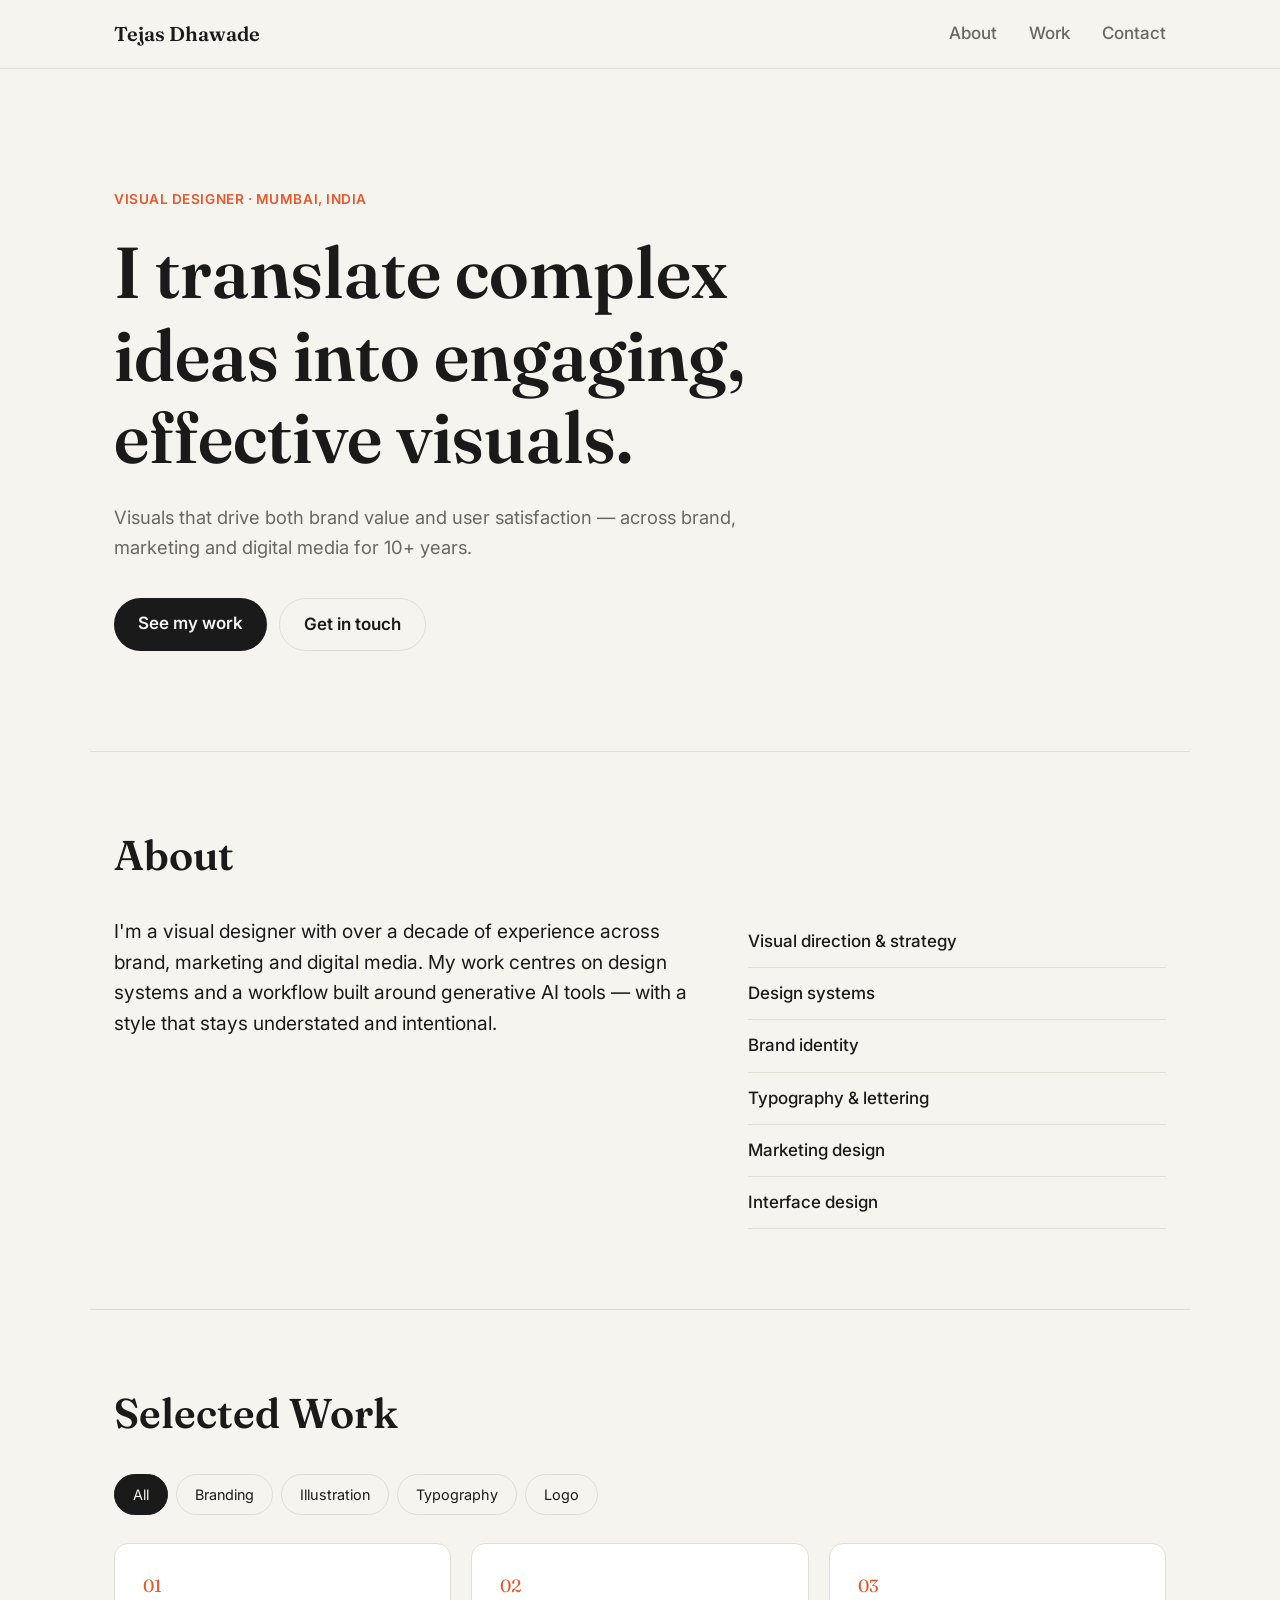
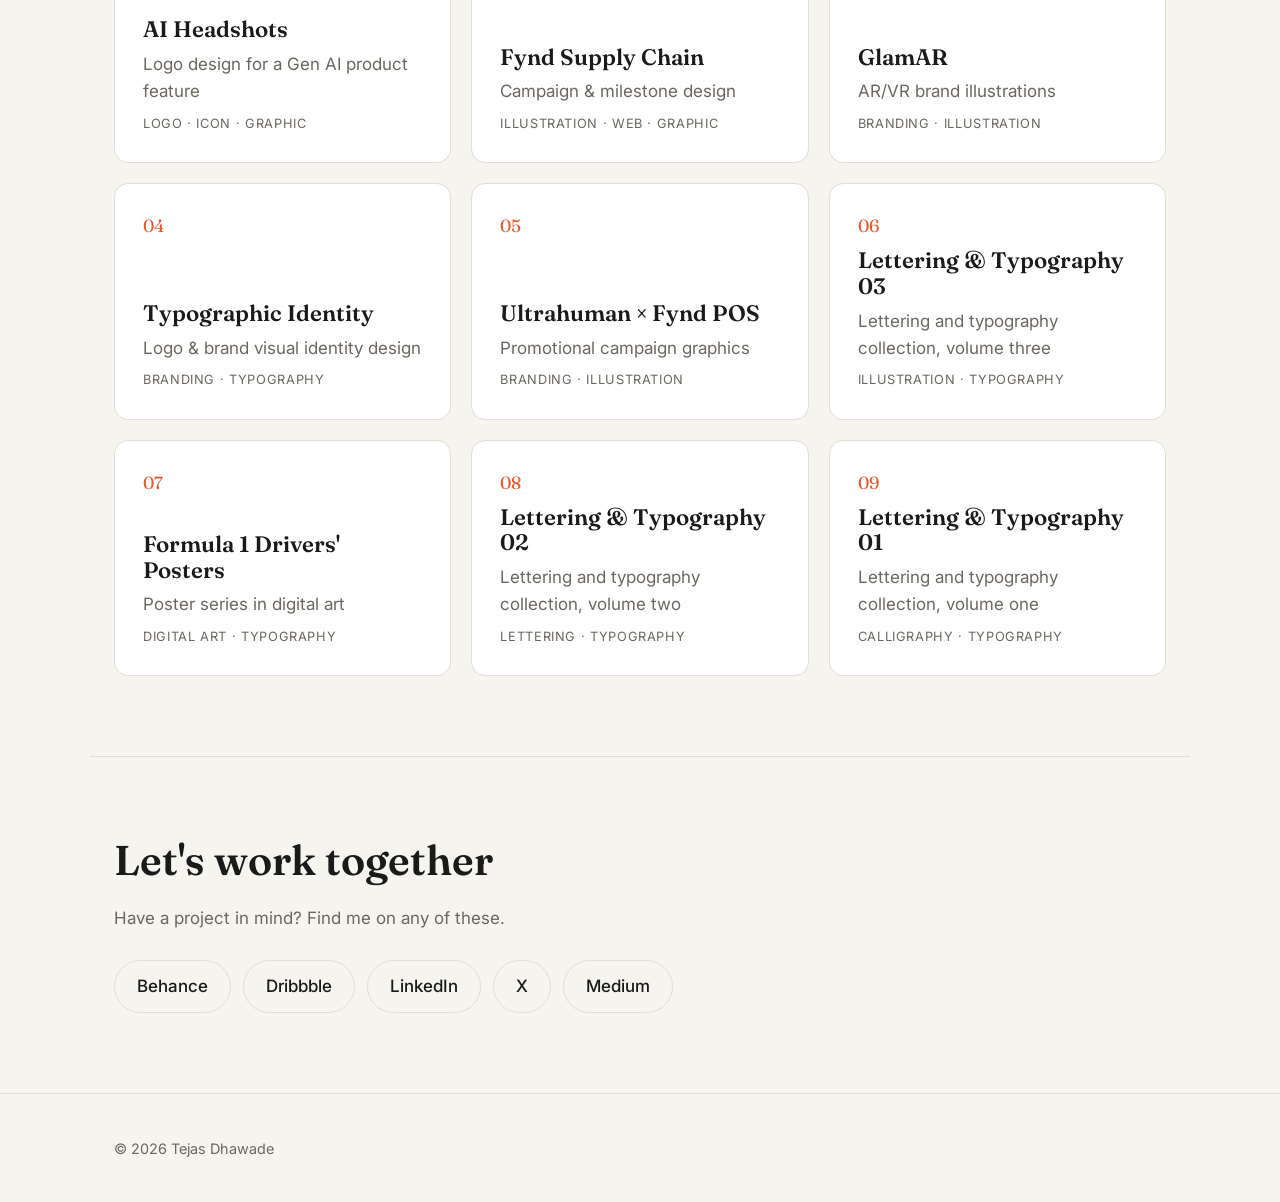
==== index.html @ 1d645d4a "add first version of the portfolio site" ====
<!DOCTYPE html>
<html lang="en">
<head>
  <meta charset="UTF-8">
  <meta name="viewport" content="width=device-width, initial-scale=1.0">
  <title>Tejas Dhawade — Visual Designer</title>
  <meta name="description" content="Tejas Dhawade is a visual designer in Mumbai with 10+ years across brand, marketing and digital media.">

  <!-- Fonts from Google Fonts -->
  <link rel="preconnect" href="https://fonts.googleapis.com">
  <link rel="preconnect" href="https://fonts.gstatic.com" crossorigin>
  <link href="https://fonts.googleapis.com/css2?family=Fraunces:opsz,wght@9..144,400;9..144,600&family=Inter:wght@400;500;600&display=swap" rel="stylesheet">

  <link rel="stylesheet" href="style.css">
</head>
<body>

  <!-- ========== HEADER / NAVIGATION ========== -->
  <header class="site-header">
    <div class="container header-inner">
      <a href="#top" class="logo">Tejas Dhawade</a>

      <button class="menu-toggle" aria-label="Open menu" aria-expanded="false">
        <span></span><span></span>
      </button>

      <nav class="nav" aria-label="Main">
        <a href="#about">About</a>
        <a href="#work">Work</a>
        <a href="#contact">Contact</a>
      </nav>
    </div>
  </header>

  <main id="top">

    <!-- ========== HERO ========== -->
    <section class="hero container">
      <p class="eyebrow">Visual Designer · Mumbai, India</p>
      <h1>I translate complex ideas into engaging, effective visuals.</h1>
      <p class="hero-sub">
        Visuals that drive both brand value and user satisfaction —
        across brand, marketing and digital media for 10+ years.
      </p>
      <div class="hero-actions">
        <a href="#work" class="btn btn-primary">See my work</a>
        <a href="#contact" class="btn btn-ghost">Get in touch</a>
      </div>
    </section>

    <!-- ========== ABOUT ========== -->
    <section id="about" class="section container">
      <h2 class="section-title">About</h2>
      <div class="about-grid">
        <p class="about-text">
          I'm a visual designer with over a decade of experience across brand,
          marketing and digital media. My work centres on design systems and a
          workflow built around generative AI tools — with a style that stays
          understated and intentional.
        </p>
        <ul class="skills">
          <li>Visual direction &amp; strategy</li>
          <li>Design systems</li>
          <li>Brand identity</li>
          <li>Typography &amp; lettering</li>
          <li>Marketing design</li>
          <li>Interface design</li>
        </ul>
      </div>
    </section>

    <!-- ========== WORK ========== -->
    <section id="work" class="section container">
      <h2 class="section-title">Selected Work</h2>

      <!-- Filter buttons: script.js shows/hides cards by their data-tags -->
      <div class="filters" role="group" aria-label="Filter projects">
        <button class="filter active" data-filter="all">All</button>
        <button class="filter" data-filter="branding">Branding</button>
        <button class="filter" data-filter="illustration">Illustration</button>
        <button class="filter" data-filter="typography">Typography</button>
        <button class="filter" data-filter="logo">Logo</button>
      </div>

      <div class="work-grid">
        <a class="card" data-tags="logo graphic" href="https://tejasdhawade.com/ai-headshots-logo-design-for-a-gen-ai-product-feature" target="_blank" rel="noopener">
          <span class="card-num">01</span>
          <h3>AI Headshots</h3>
          <p>Logo design for a Gen AI product feature</p>
          <span class="card-tags">Logo · Icon · Graphic</span>
        </a>

        <a class="card" data-tags="illustration graphic" href="https://tejasdhawade.com/fynd-supply-chain-campaign-milestone-design" target="_blank" rel="noopener">
          <span class="card-num">02</span>
          <h3>Fynd Supply Chain</h3>
          <p>Campaign &amp; milestone design</p>
          <span class="card-tags">Illustration · Web · Graphic</span>
        </a>

        <a class="card" data-tags="branding illustration" href="https://tejasdhawade.com/glamar-arvr-brand-illustrations" target="_blank" rel="noopener">
          <span class="card-num">03</span>
          <h3>GlamAR</h3>
          <p>AR/VR brand illustrations</p>
          <span class="card-tags">Branding · Illustration</span>
        </a>

        <a class="card" data-tags="branding typography logo" href="https://tejasdhawade.com/typographic-logo-brand-visual-identity-design" target="_blank" rel="noopener">
          <span class="card-num">04</span>
          <h3>Typographic Identity</h3>
          <p>Logo &amp; brand visual identity design</p>
          <span class="card-tags">Branding · Typography</span>
        </a>

        <a class="card" data-tags="branding illustration" href="https://tejasdhawade.com/ultrahuman-x-fynd-pos-promotional-campaign-graphics" target="_blank" rel="noopener">
          <span class="card-num">05</span>
          <h3>Ultrahuman × Fynd POS</h3>
          <p>Promotional campaign graphics</p>
          <span class="card-tags">Branding · Illustration</span>
        </a>

        <a class="card" data-tags="typography illustration" href="https://tejasdhawade.com/lettering-typography-collection-03" target="_blank" rel="noopener">
          <span class="card-num">06</span>
          <h3>Lettering &amp; Typography 03</h3>
          <p>Lettering and typography collection, volume three</p>
          <span class="card-tags">Illustration · Typography</span>
        </a>

        <a class="card" data-tags="typography" href="https://tejasdhawade.com/formula-1-drivers-posters" target="_blank" rel="noopener">
          <span class="card-num">07</span>
          <h3>Formula 1 Drivers' Posters</h3>
          <p>Poster series in digital art</p>
          <span class="card-tags">Digital Art · Typography</span>
        </a>

        <a class="card" data-tags="typography" href="https://tejasdhawade.com/lettering-typography-collection-02" target="_blank" rel="noopener">
          <span class="card-num">08</span>
          <h3>Lettering &amp; Typography 02</h3>
          <p>Lettering and typography collection, volume two</p>
          <span class="card-tags">Lettering · Typography</span>
        </a>

        <a class="card" data-tags="typography" href="https://tejasdhawade.com/lettering-typography-collection-01" target="_blank" rel="noopener">
          <span class="card-num">09</span>
          <h3>Lettering &amp; Typography 01</h3>
          <p>Lettering and typography collection, volume one</p>
          <span class="card-tags">Calligraphy · Typography</span>
        </a>
      </div>
    </section>

    <!-- ========== CONTACT ========== -->
    <section id="contact" class="section container contact">
      <h2 class="section-title">Let's work together</h2>
      <p class="contact-text">Have a project in mind? Find me on any of these.</p>
      <ul class="socials">
        <li><a href="https://www.behance.net/TejasDhawade" target="_blank" rel="noopener">Behance</a></li>
        <li><a href="https://dribbble.com/TejasDhawade" target="_blank" rel="noopener">Dribbble</a></li>
        <li><a href="https://www.linkedin.com/in/tejas-dhawade-09a824100/" target="_blank" rel="noopener">LinkedIn</a></li>
        <li><a href="https://x.com/tejasdhawade45" target="_blank" rel="noopener">X</a></li>
        <li><a href="https://medium.com/@Tejas45" target="_blank" rel="noopener">Medium</a></li>
      </ul>
    </section>

  </main>

  <!-- ========== FOOTER ========== -->
  <footer class="site-footer">
    <div class="container">
      <p>© <span id="year"></span> Tejas Dhawade</p>
    </div>
  </footer>

  <script src="script.js"></script>
</body>
</html>
---- style.css ----
/* =========================================================
   1. DESIGN TOKENS
   Change a colour or font here and it updates everywhere.
   ========================================================= */
:root {
  --bg: #f6f4ef;
  --surface: #ffffff;
  --text: #1a1a1a;
  --muted: #6b6760;
  --line: #e2ded5;
  --accent: #e8572a;

  --font-display: "Fraunces", Georgia, serif;
  --font-body: "Inter", system-ui, sans-serif;

  --radius: 14px;
  --max-width: 1100px;
}

/* Dark mode: follows the visitor's system setting */
@media (prefers-color-scheme: dark) {
  :root {
    --bg: #141413;
    --surface: #1e1d1b;
    --text: #f2efe8;
    --muted: #a19c92;
    --line: #2e2c29;
    --accent: #ff7a4d;
  }
}

/* =========================================================
   2. BASE STYLES
   ========================================================= */
*,
*::before,
*::after {
  box-sizing: border-box;
}

html {
  scroll-behavior: smooth;
}

body {
  margin: 0;
  background: var(--bg);
  color: var(--text);
  font-family: var(--font-body);
  font-size: 17px;
  line-height: 1.6;
}

a {
  color: inherit;
}

h1, h2, h3 {
  font-family: var(--font-display);
  font-weight: 600;
  line-height: 1.15;
  margin: 0;
}

.container {
  max-width: var(--max-width);
  margin: 0 auto;
  padding: 0 24px;
}

/* =========================================================
   3. HEADER
   ========================================================= */
.site-header {
  position: sticky;
  top: 0;
  z-index: 10;
  background: color-mix(in srgb, var(--bg) 85%, transparent);
  backdrop-filter: blur(10px);
  border-bottom: 1px solid var(--line);
}

.header-inner {
  display: flex;
  align-items: center;
  justify-content: space-between;
  height: 68px;
}

.logo {
  font-family: var(--font-display);
  font-size: 1.25rem;
  font-weight: 600;
  text-decoration: none;
}

.nav {
  display: flex;
  gap: 32px;
}

.nav a {
  text-decoration: none;
  color: var(--muted);
  font-weight: 500;
  transition: color 0.2s;
}

.nav a:hover {
  color: var(--text);
}

/* The hamburger button only shows on small screens */
.menu-toggle {
  display: none;
  background: none;
  border: 0;
  padding: 8px;
  cursor: pointer;
}

.menu-toggle span {
  display: block;
  width: 22px;
  height: 2px;
  margin: 5px 0;
  background: var(--text);
  transition: transform 0.25s;
}

/* =========================================================
   4. HERO
   ========================================================= */
.hero {
  padding-top: 120px;
  padding-bottom: 100px;
}

.eyebrow {
  color: var(--accent);
  font-weight: 600;
  letter-spacing: 0.04em;
  text-transform: uppercase;
  font-size: 0.85rem;
  margin: 0 0 20px;
}

.hero h1 {
  font-size: clamp(2.4rem, 6vw, 4.5rem);
  max-width: 16ch;
}

.hero-sub {
  color: var(--muted);
  font-size: 1.15rem;
  max-width: 52ch;
  margin: 24px 0 36px;
}

.hero-actions {
  display: flex;
  flex-wrap: wrap;
  gap: 12px;
}

.btn {
  display: inline-block;
  padding: 12px 24px;
  border-radius: 999px;
  font-weight: 600;
  text-decoration: none;
  transition: transform 0.2s, background 0.2s;
}

.btn:hover {
  transform: translateY(-2px);
}

.btn-primary {
  background: var(--text);
  color: var(--bg);
}

.btn-ghost {
  border: 1px solid var(--line);
}

/* =========================================================
   5. SECTIONS (About, Work, Contact)
   ========================================================= */
.section {
  padding-top: 80px;
  padding-bottom: 80px;
  border-top: 1px solid var(--line);
}

.section-title {
  font-size: clamp(1.8rem, 4vw, 2.6rem);
  margin-bottom: 36px;
}

/* About */
.about-grid {
  display: grid;
  grid-template-columns: 1.4fr 1fr;
  gap: 48px;
}

.about-text {
  font-size: 1.2rem;
  margin: 0;
}

.skills {
  list-style: none;
  margin: 0;
  padding: 0;
}

.skills li {
  padding: 12px 0;
  border-bottom: 1px solid var(--line);
  font-weight: 500;
}

/* Work filters */
.filters {
  display: flex;
  flex-wrap: wrap;
  gap: 8px;
  margin-bottom: 28px;
}

.filter {
  font: inherit;
  font-size: 0.9rem;
  padding: 8px 18px;
  border-radius: 999px;
  border: 1px solid var(--line);
  background: transparent;
  color: var(--text);
  cursor: pointer;
}

.filter.active {
  background: var(--text);
  color: var(--bg);
  border-color: var(--text);
}

/* Work cards */
.work-grid {
  display: grid;
  grid-template-columns: repeat(auto-fill, minmax(300px, 1fr));
  gap: 20px;
}

.card {
  display: flex;
  flex-direction: column;
  gap: 8px;
  min-height: 220px;
  padding: 28px;
  background: var(--surface);
  border: 1px solid var(--line);
  border-radius: var(--radius);
  text-decoration: none;
  transition: transform 0.25s, border-color 0.25s;
}

.card:hover {
  transform: translateY(-4px);
  border-color: var(--accent);
}

.card.hidden {
  display: none;
}

.card-num {
  font-family: var(--font-display);
  color: var(--accent);
  font-size: 1.1rem;
}

.card h3 {
  font-size: 1.4rem;
  margin-top: auto;
}

.card p {
  margin: 0;
  color: var(--muted);
}

.card-tags {
  font-size: 0.8rem;
  color: var(--muted);
  text-transform: uppercase;
  letter-spacing: 0.05em;
}

/* Contact */
.contact-text {
  color: var(--muted);
  margin: -16px 0 28px;
}

.socials {
  display: flex;
  flex-wrap: wrap;
  gap: 12px;
  list-style: none;
  margin: 0;
  padding: 0;
}

.socials a {
  display: inline-block;
  padding: 12px 22px;
  border: 1px solid var(--line);
  border-radius: 999px;
  text-decoration: none;
  font-weight: 500;
  transition: border-color 0.2s, color 0.2s;
}

.socials a:hover {
  border-color: var(--accent);
  color: var(--accent);
}

/* =========================================================
   6. FOOTER
   ========================================================= */
.site-footer {
  border-top: 1px solid var(--line);
  padding: 28px 0;
  color: var(--muted);
  font-size: 0.9rem;
}

/* =========================================================
   7. SCROLL-REVEAL ANIMATION (driven by script.js)
   ========================================================= */
.reveal {
  opacity: 0;
  transform: translateY(24px);
  transition: opacity 0.7s ease, transform 0.7s ease;
}

.reveal.visible {
  opacity: 1;
  transform: none;
}

/* =========================================================
   8. RESPONSIVE — phones and small tablets
   ========================================================= */
@media (max-width: 720px) {
  .menu-toggle {
    display: block;
  }

  .nav {
    position: absolute;
    top: 68px;
    left: 0;
    right: 0;
    flex-direction: column;
    gap: 0;
    background: var(--bg);
    border-bottom: 1px solid var(--line);
    display: none;
  }

  .nav.open {
    display: flex;
  }

  .nav a {
    padding: 16px 24px;
  }

  /* Turn the two lines into an "X" when the menu is open */
  .menu-toggle[aria-expanded="true"] span:first-child {
    transform: translateY(3.5px) rotate(45deg);
  }

  .menu-toggle[aria-expanded="true"] span:last-child {
    transform: translateY(-3.5px) rotate(-45deg);
  }

  .hero {
    padding-top: 72px;
    padding-bottom: 64px;
  }

  .about-grid {
    grid-template-columns: 1fr;
    gap: 24px;
  }

  .work-grid {
    grid-template-columns: 1fr;
  }
}
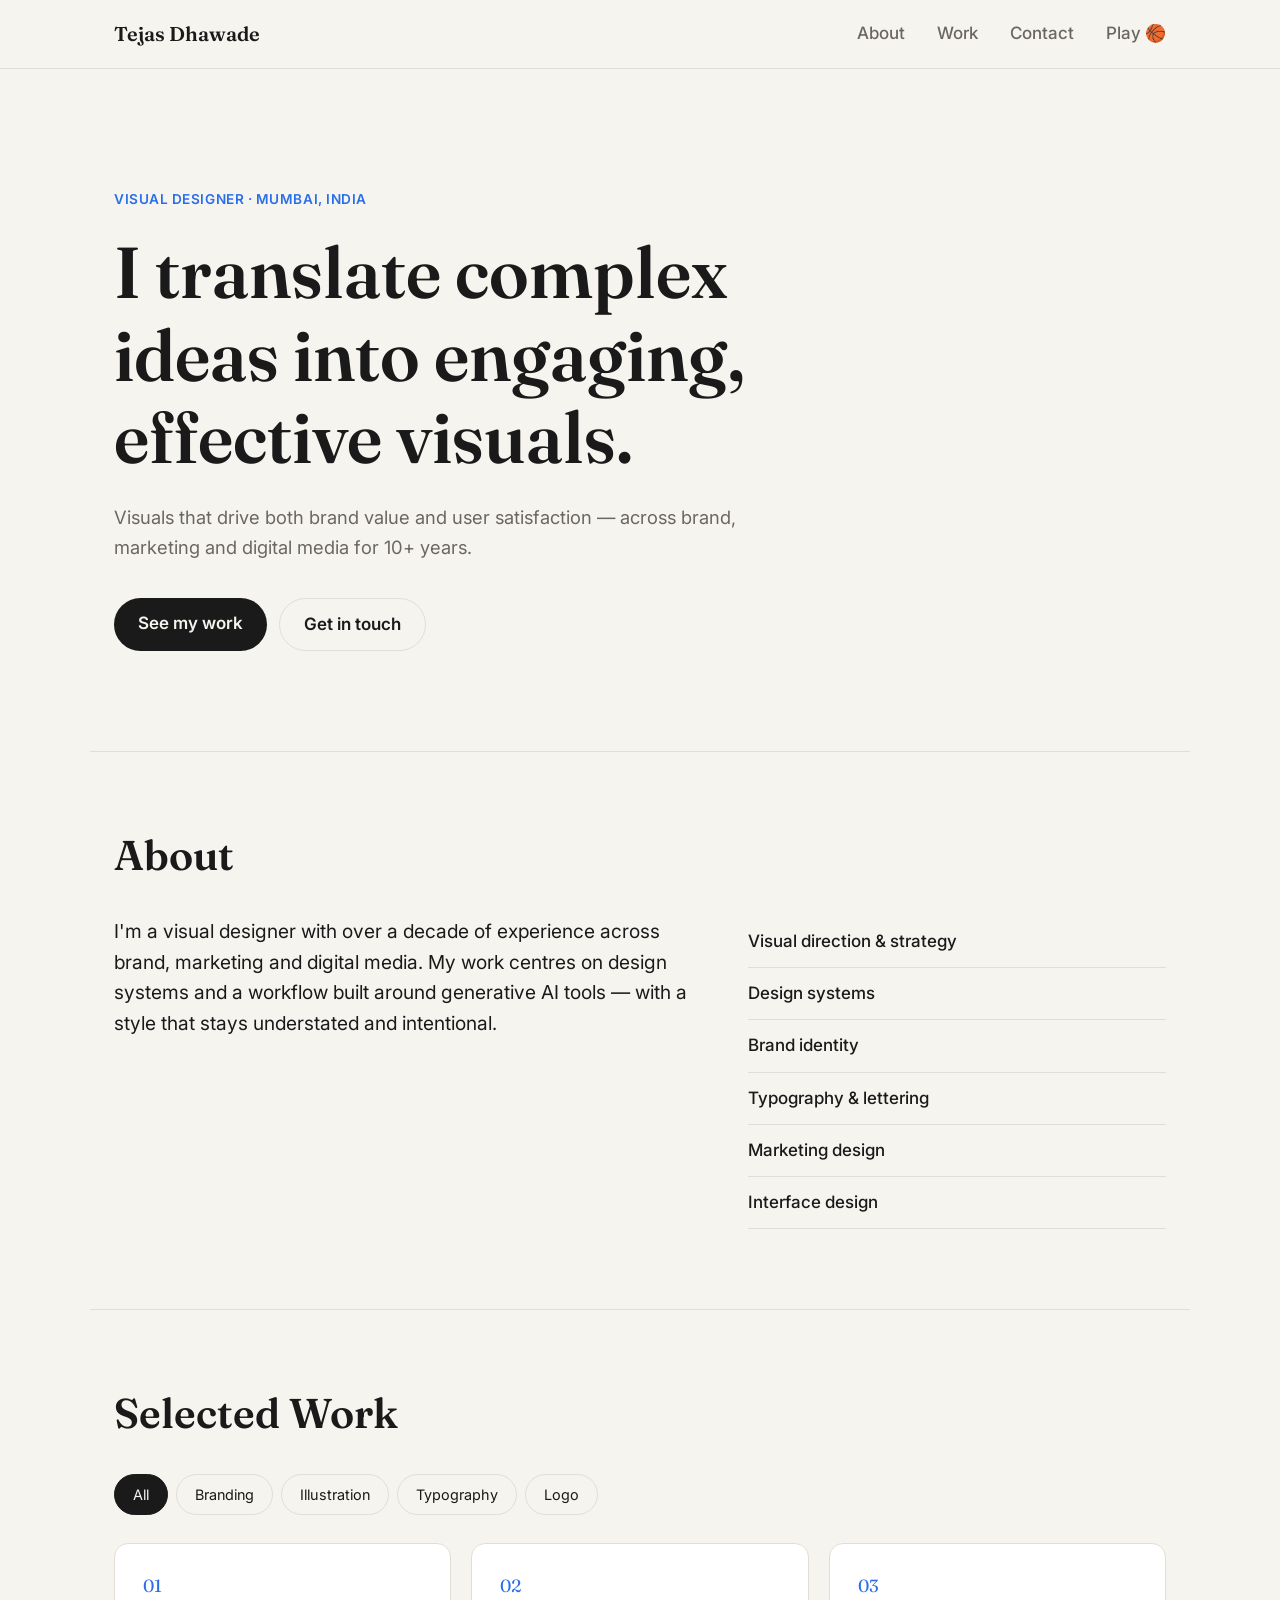
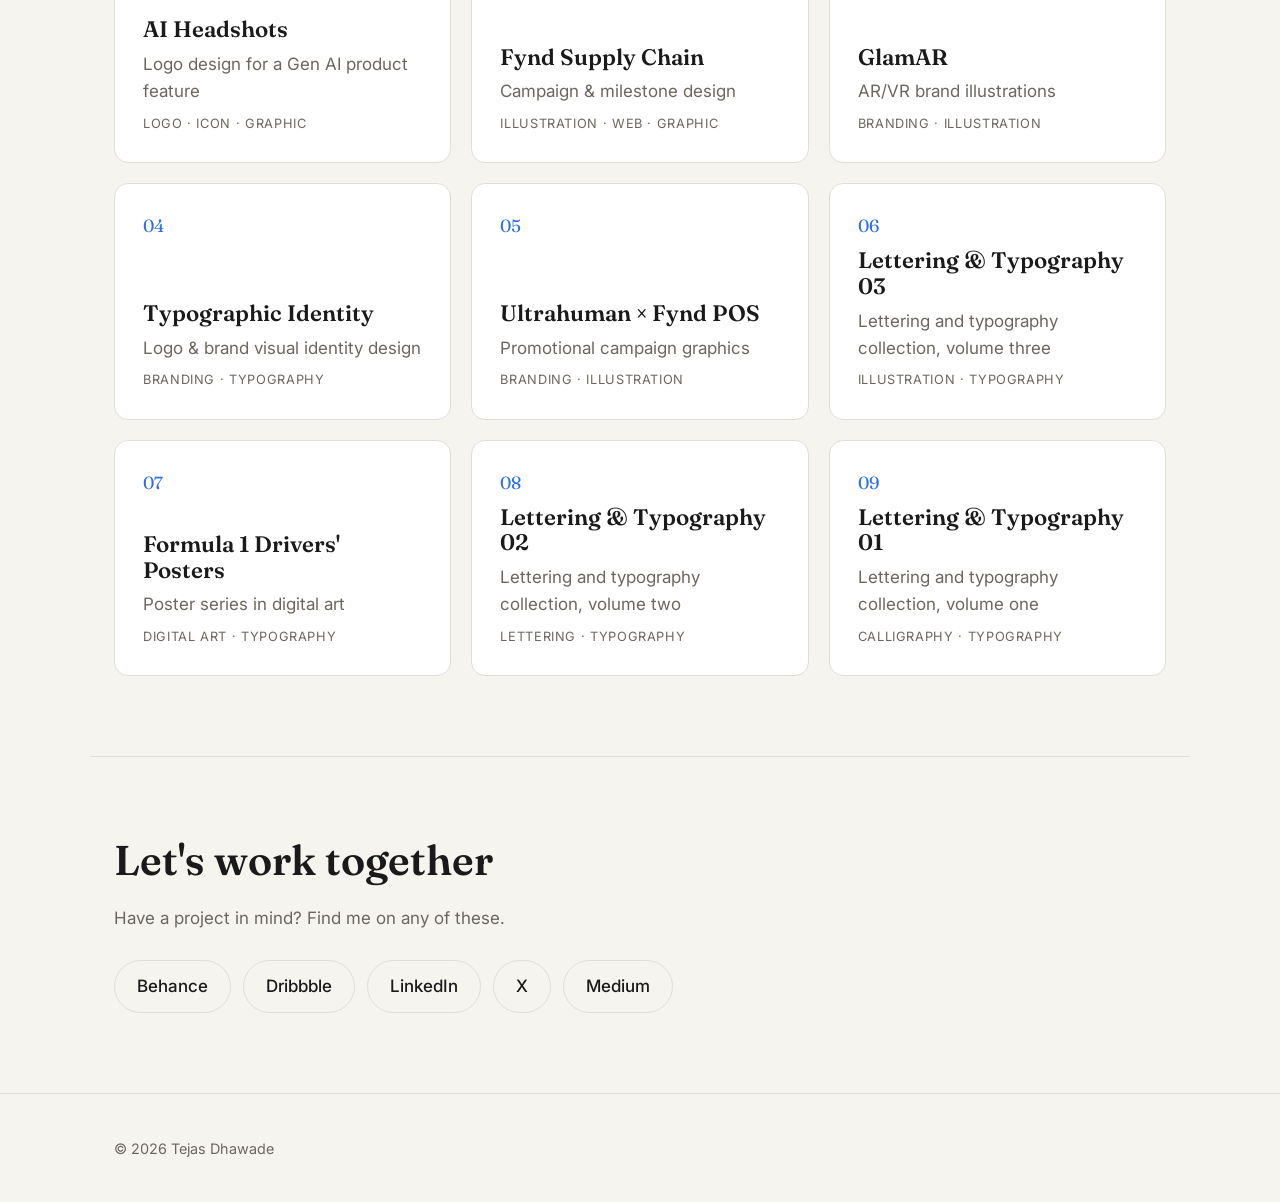
==== commit 29dd4359: "Add File Shot: a drag-and-throw basketball upload game Drag a file card toward the hoop and let go t" ====
--- a/index.html
+++ b/index.html
@@ -28,6 +28,7 @@
         <a href="#about">About</a>
         <a href="#work">Work</a>
         <a href="#contact">Contact</a>
+        <a href="game.html">Play 🏀</a>
       </nav>
     </div>
   </header>
--- a/style.css
+++ b/style.css
@@ -8,7 +8,7 @@
   --text: #1a1a1a;
   --muted: #6b6760;
   --line: #e2ded5;
-  --accent: #e8572a;
+  --accent: #2a6fe8;
 
   --font-display: "Fraunces", Georgia, serif;
   --font-body: "Inter", system-ui, sans-serif;
@@ -25,7 +25,7 @@
     --text: #f2efe8;
     --muted: #a19c92;
     --line: #2e2c29;
-    --accent: #ff7a4d;
+    --accent: #5b9bff;
   }
 }
 
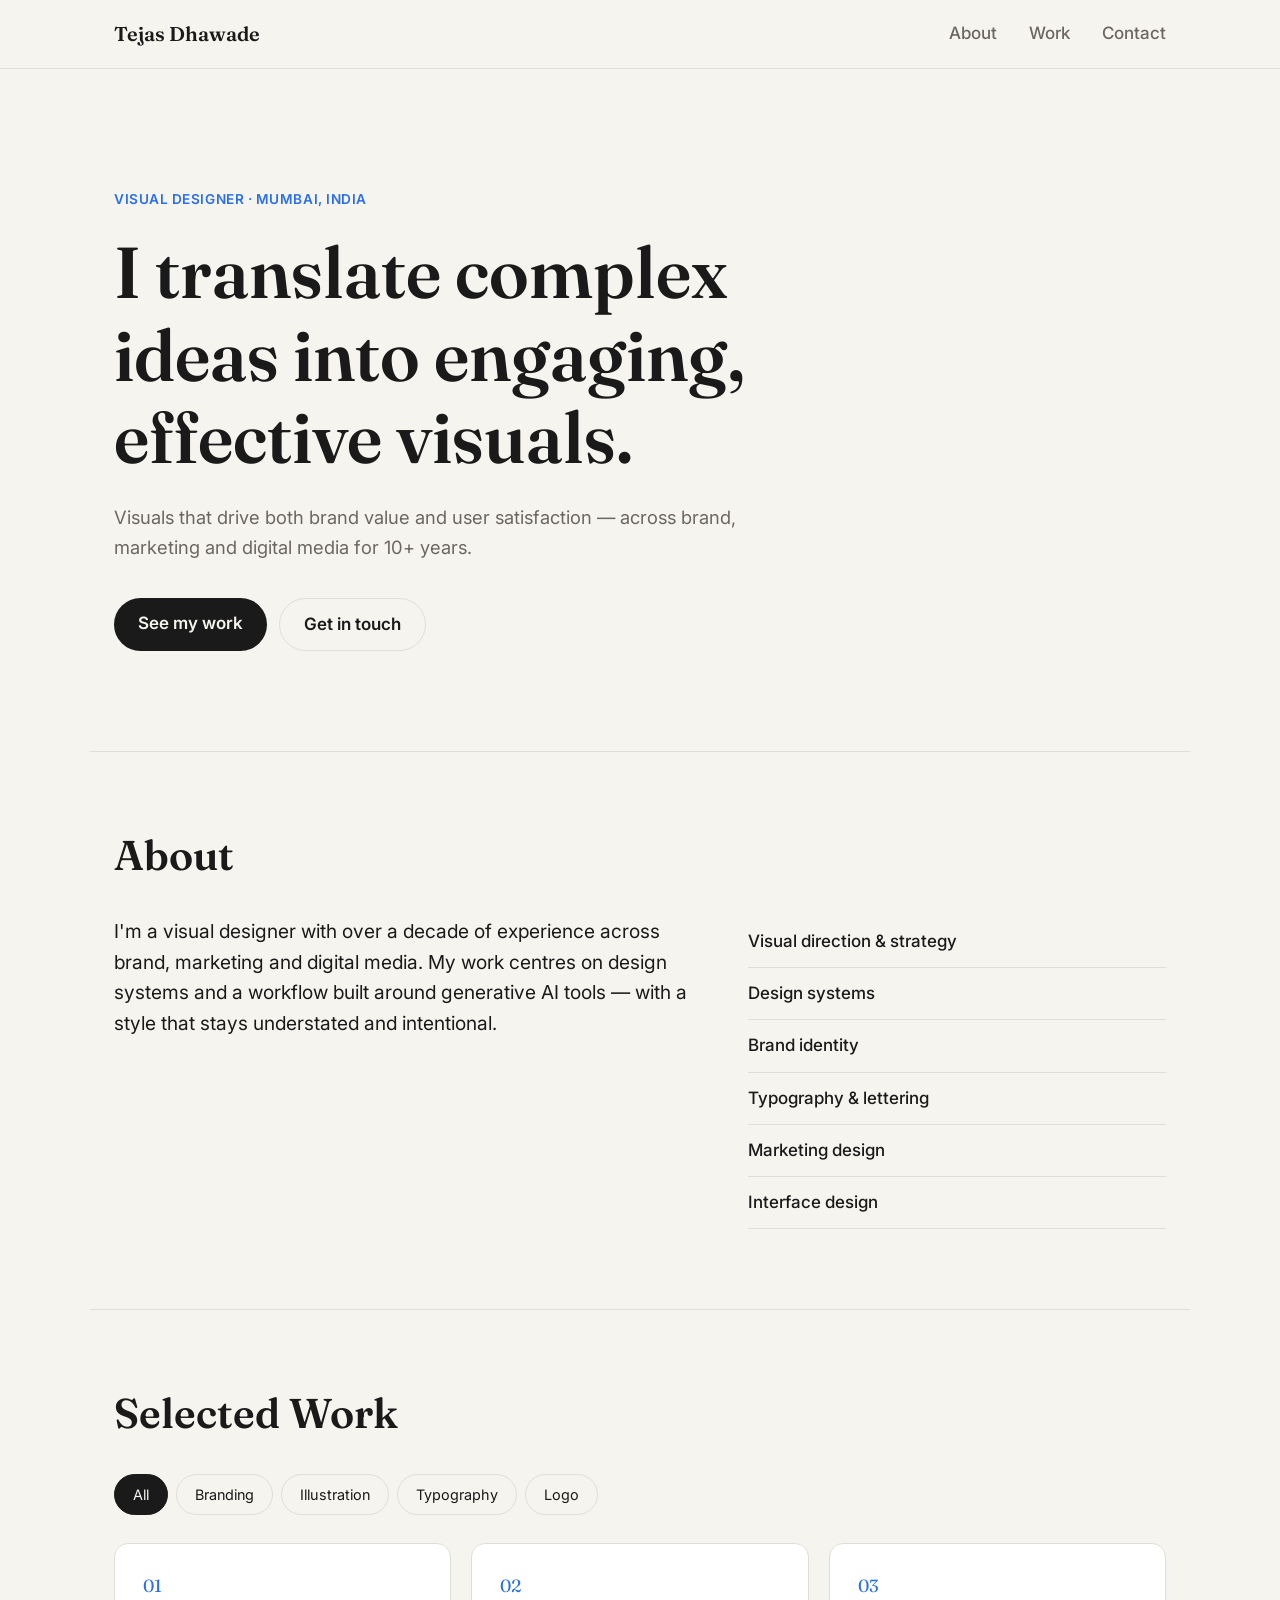
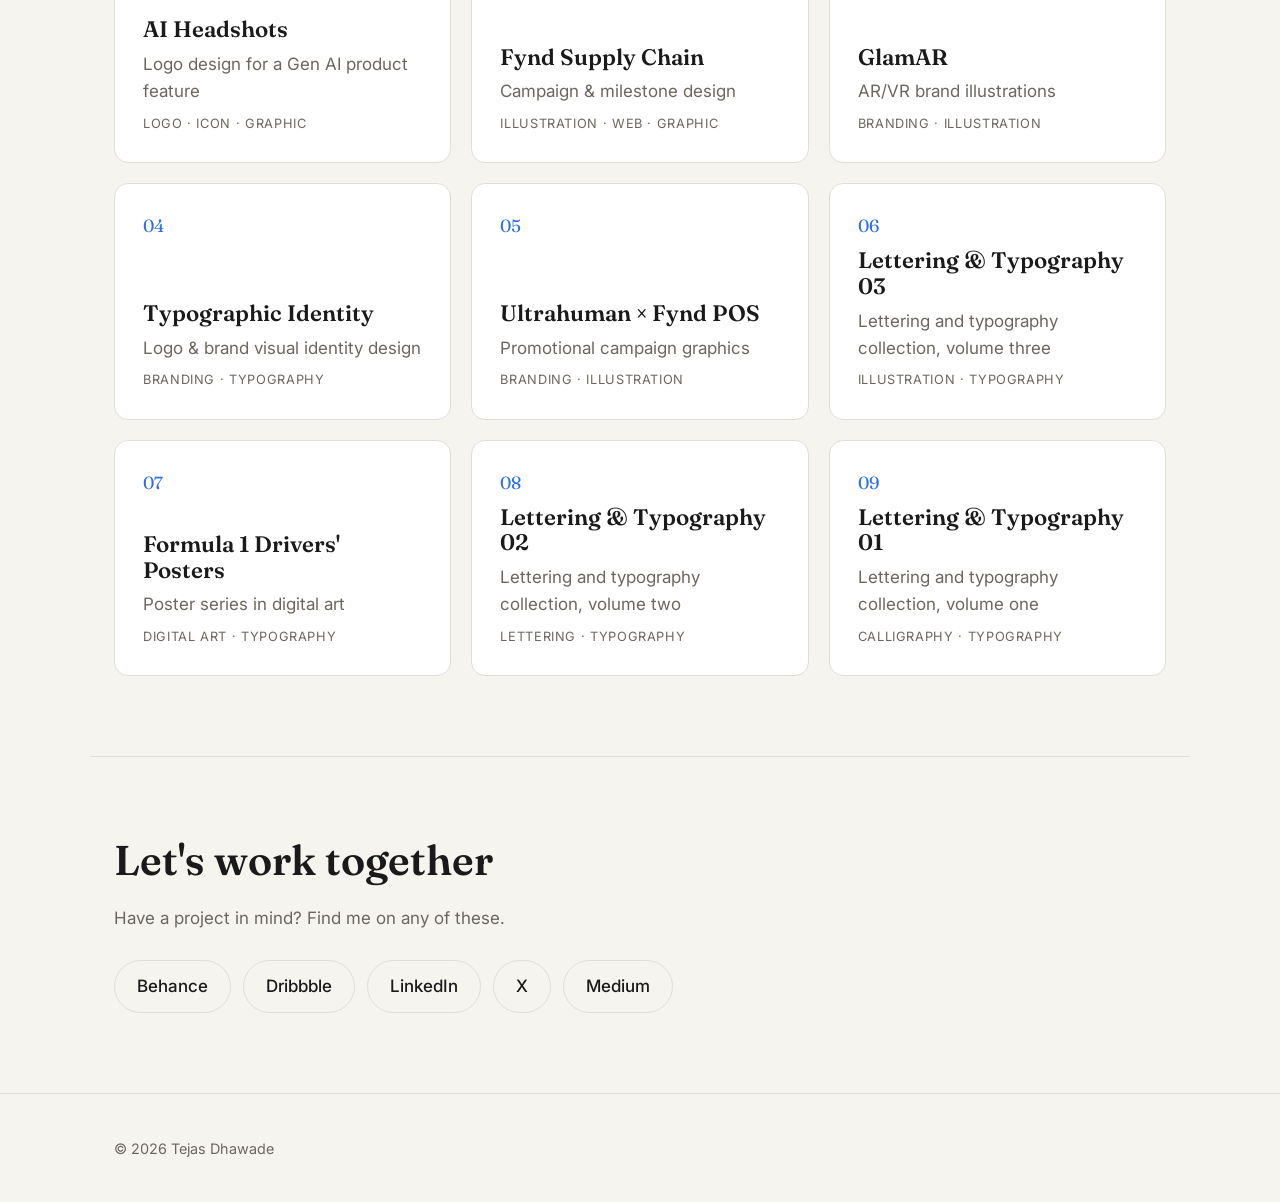
==== commit 31a1c50c: "Move File Shot into its own folder, separate from the portfolio The game now lives in file-shot/ wit" ====
--- a/index.html
+++ b/index.html
@@ -28,7 +28,6 @@
         <a href="#about">About</a>
         <a href="#work">Work</a>
         <a href="#contact">Contact</a>
-        <a href="game.html">Play 🏀</a>
       </nav>
     </div>
   </header>
